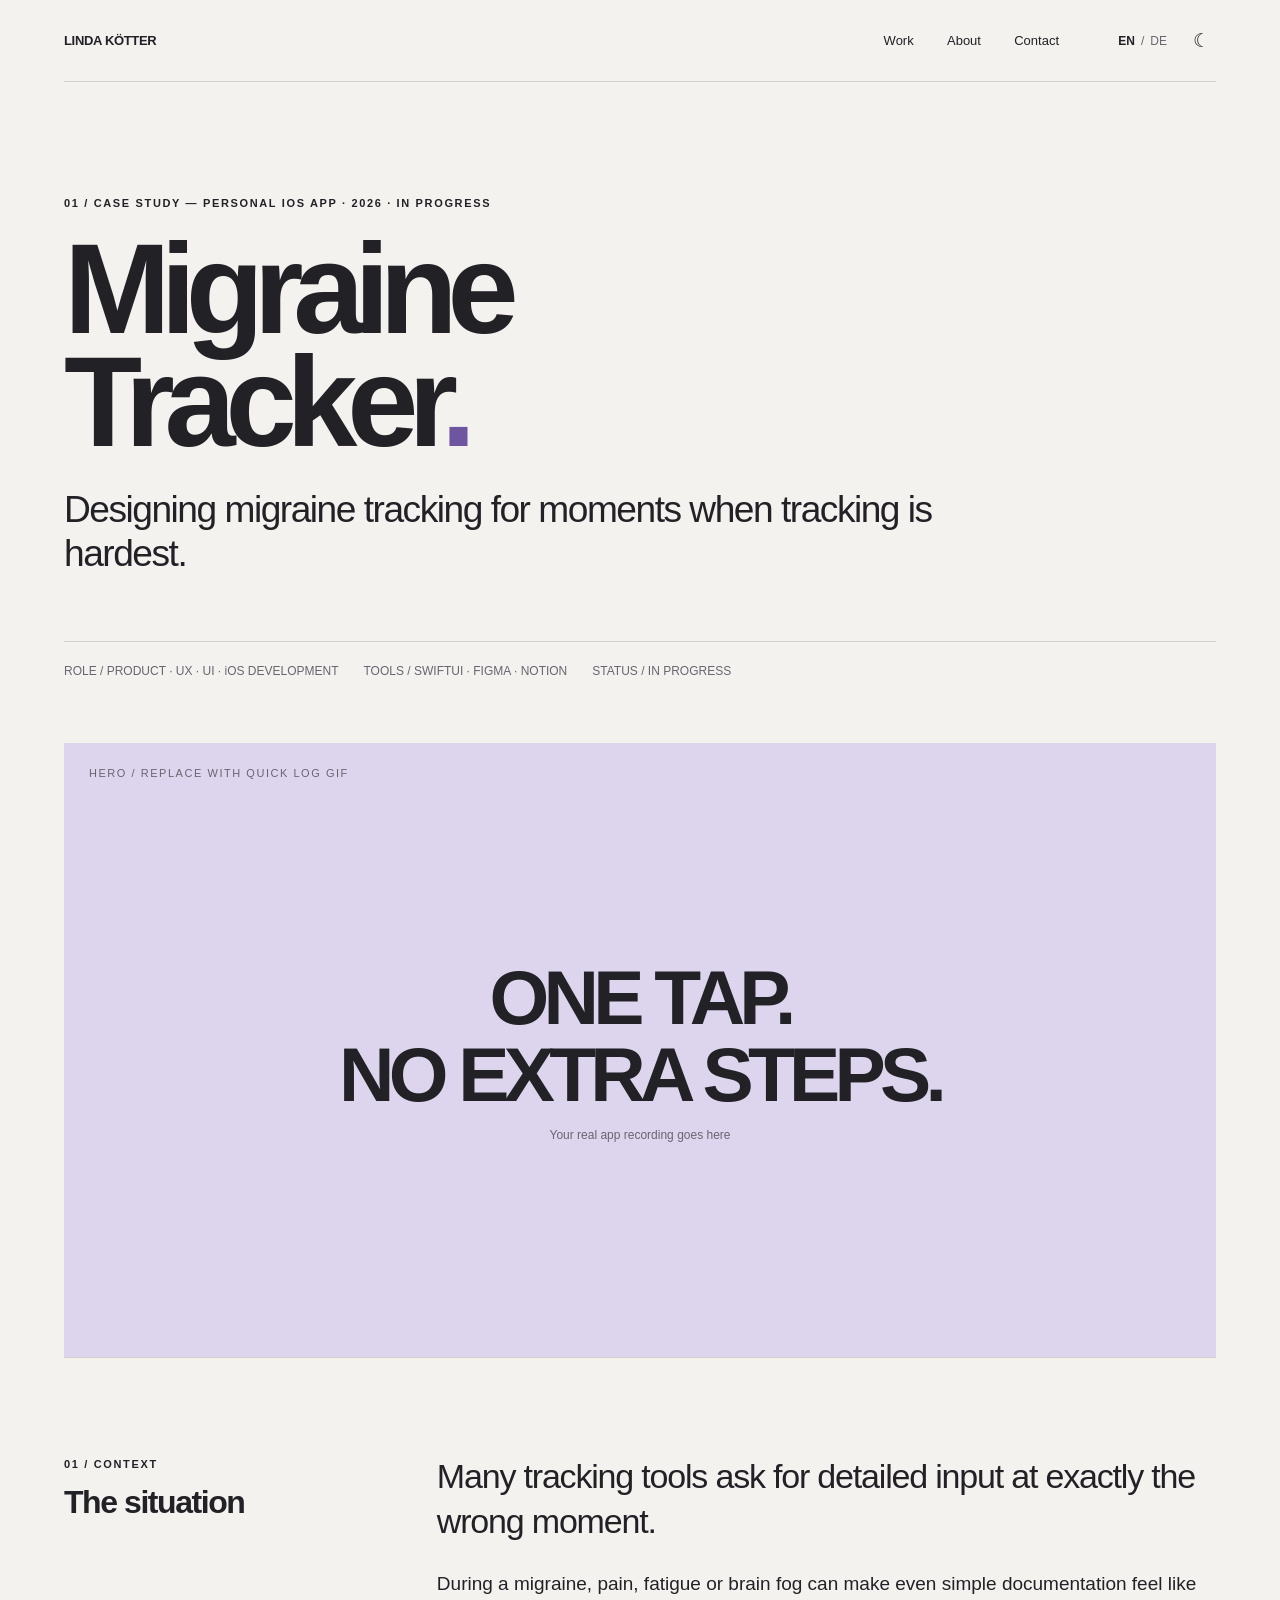
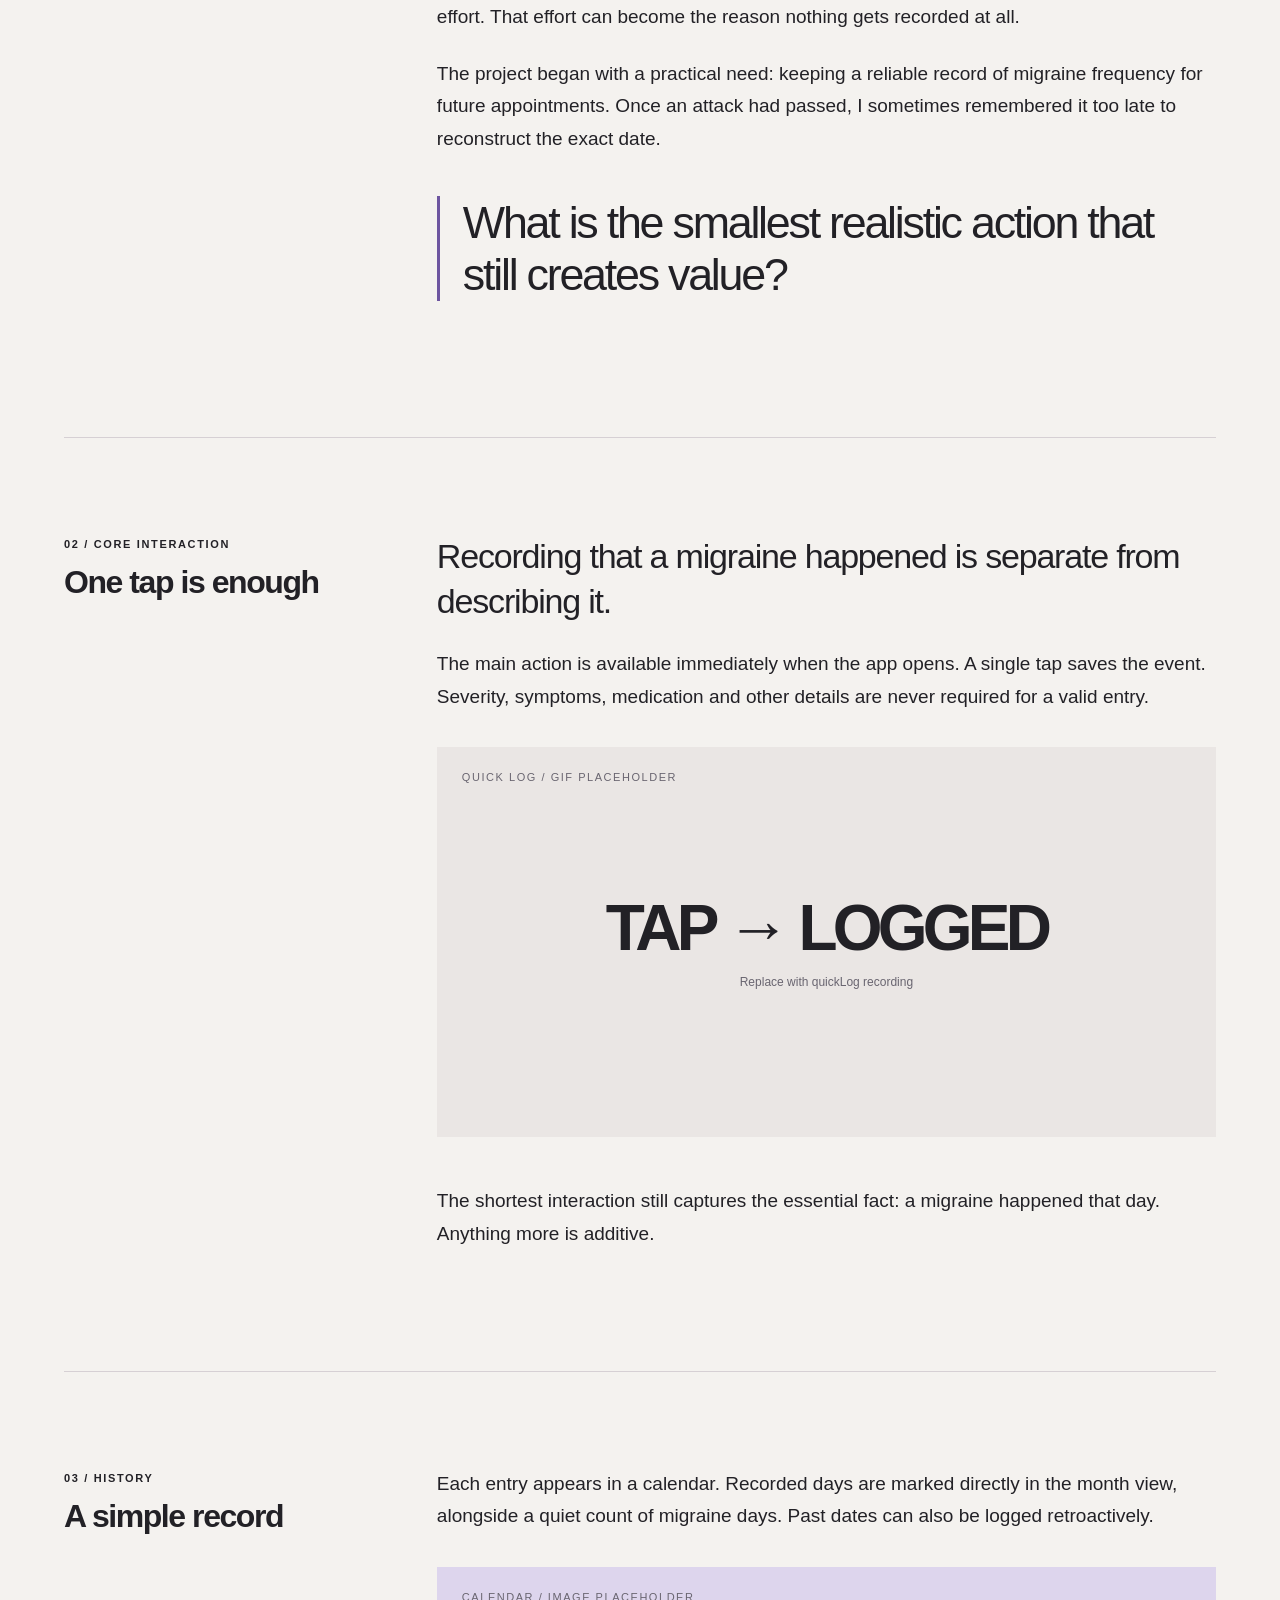
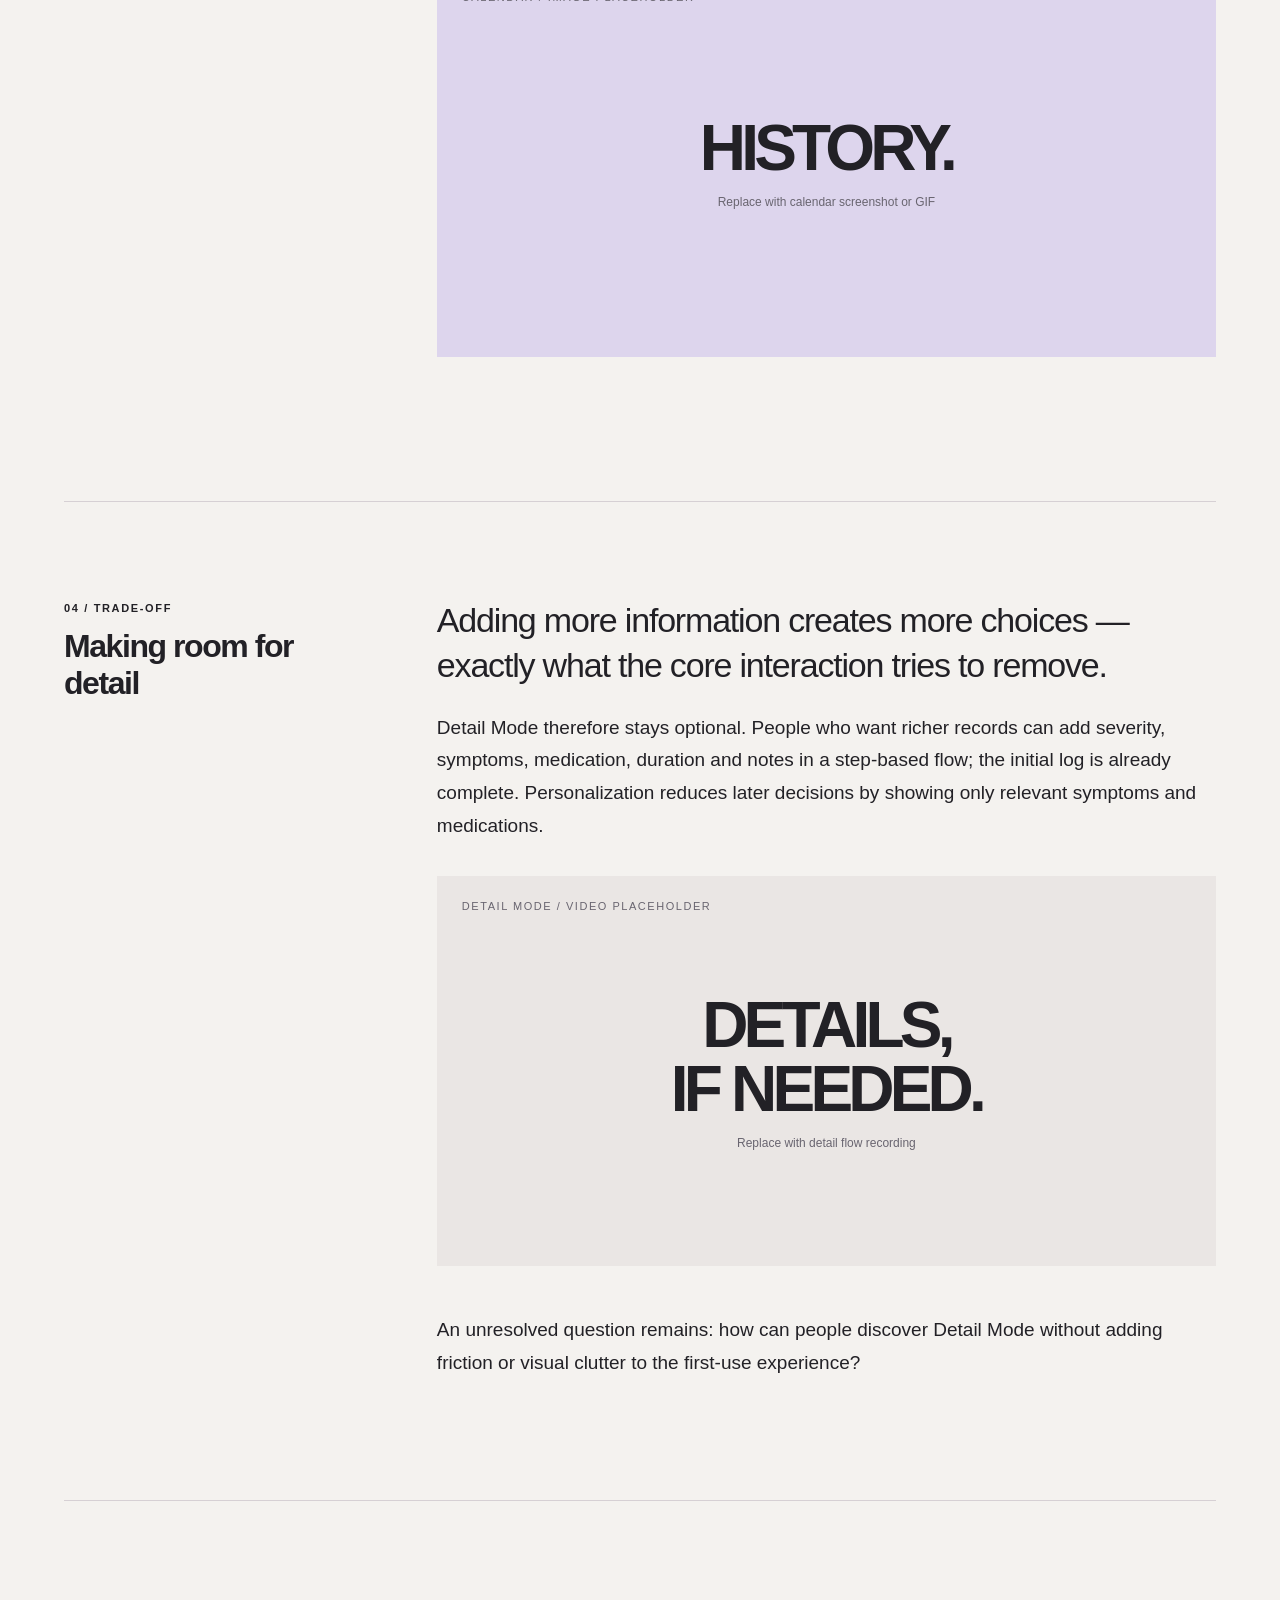
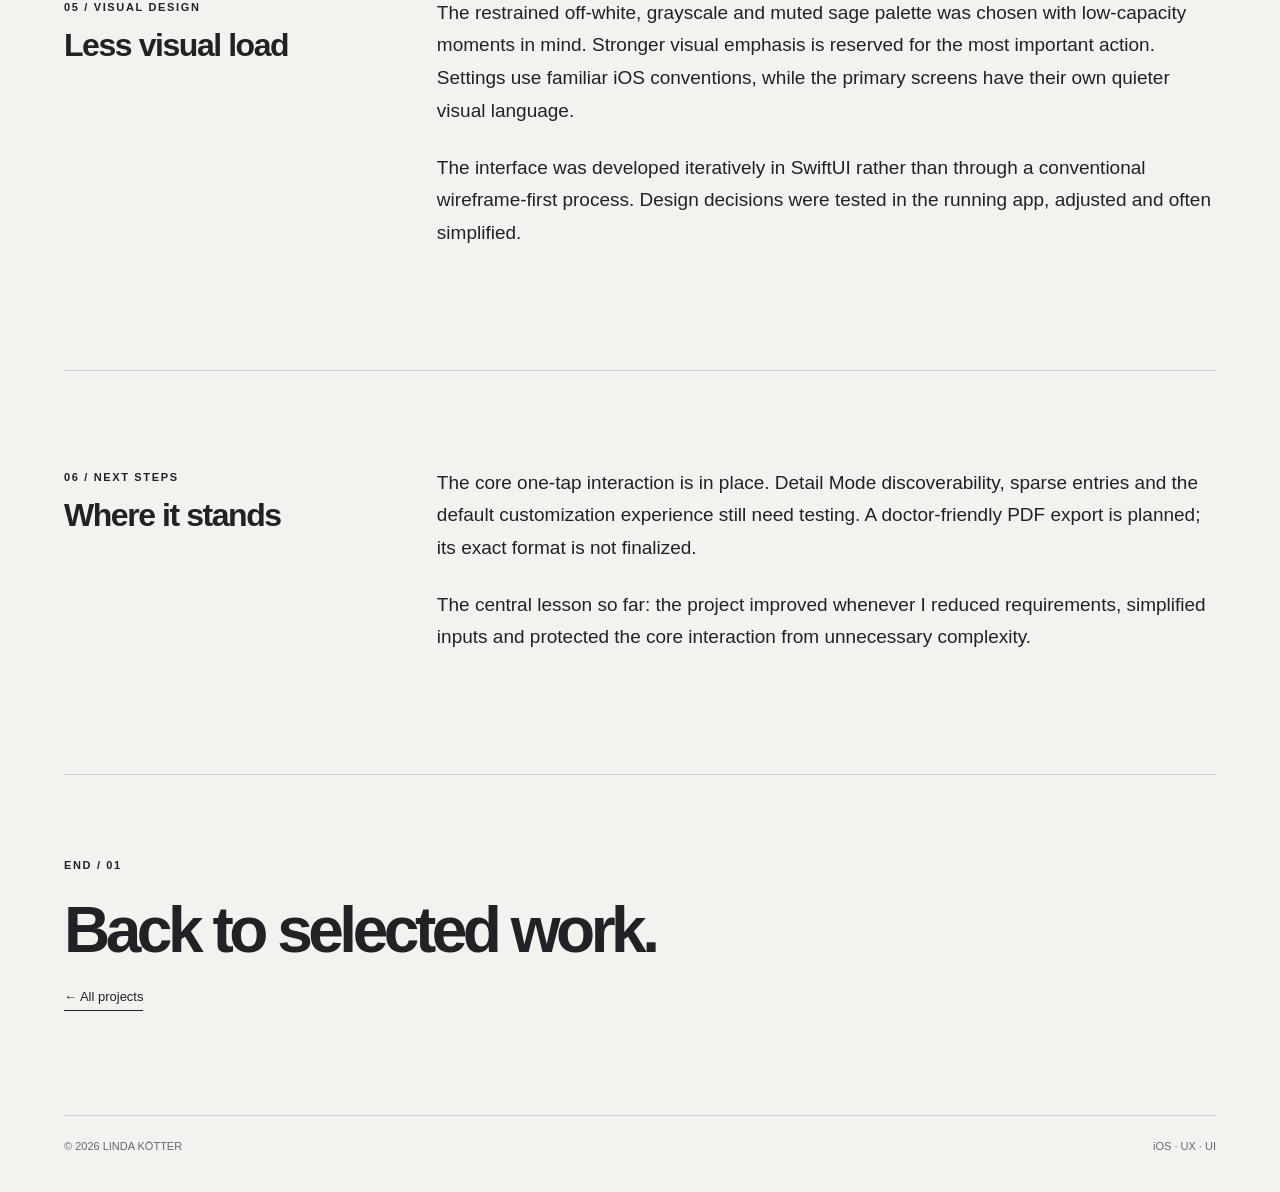
==== migraine-tracker.html @ 87cba3fb "Add files via upload" ====
<!doctype html><html lang="en"><head><meta charset="utf-8"><meta name="viewport" content="width=device-width,initial-scale=1"><meta name="description" content="Migraine Tracker — an iOS app built around one-tap migraine logging. Case study by Linda Kötter."><meta name="page-title-en" content="Migraine Tracker — Linda Kötter"><meta name="page-title-de" content="Migraine Tracker — Linda Kötter"><title>Migraine Tracker — Linda Kötter</title><link rel="stylesheet" href="../styles.css"><script defer src="../main.js"></script></head><body><div class="container"><header class="topbar"><a class="brand" href="../index.html">LINDA KÖTTER</a><nav class="navigation" aria-label="Main navigation"><a href="../index.html#work" data-en="Work" data-de="Arbeiten">Work</a><a href="../index.html#about" data-en="About" data-de="Über mich">About</a><a href="../index.html#contact" data-en="Contact" data-de="Kontakt">Contact</a><a class="nav-mobile" href="../index.html#work" data-en="← Work" data-de="← Arbeiten">← Work</a><div class="tools"><div class="langs"><button type="button" data-lang="en" aria-pressed="true">EN</button><span>/</span><button type="button" data-lang="de" aria-pressed="false">DE</button></div><button type="button" class="theme-button" data-theme-toggle aria-label="Switch theme">☾</button></div></nav></header><main>
<section class="case-hero"><div class="eyebrow" data-en="01 / CASE STUDY — PERSONAL IOS APP · 2026 · IN PROGRESS" data-de="01 / CASE STUDY — EIGENE IOS-APP · 2026 · IN ARBEIT">01 / CASE STUDY — PERSONAL IOS APP · 2026 · IN PROGRESS</div><h1>Migraine<br>Tracker<span style="color:var(--violet)">.</span></h1><p class="case-dek" data-en="Designing migraine tracking for moments when tracking is hardest." data-de="Migräne-Tracking für die Momente gestalten, in denen das Festhalten am schwersten fällt.">Designing migraine tracking for moments when tracking is hardest.</p><div class="case-meta"><span>ROLE / PRODUCT · UX · UI · iOS DEVELOPMENT</span><span>TOOLS / SWIFTUI · FIGMA · NOTION</span><span data-en="STATUS / IN PROGRESS" data-de="STATUS / IN ARBEIT">STATUS / IN PROGRESS</span></div></section>
<div class="media-placeholder"><span class="media-tag">HERO / REPLACE WITH QUICK LOG GIF</span><div class="placeholder-inner"><strong>ONE TAP.<br>NO EXTRA STEPS.</strong><span data-en="Your real app recording goes here" data-de="Hier kommt deine echte App-Aufnahme hin">Your real app recording goes here</span></div></div>
<section class="case-section"><div><span class="eyebrow">01 / CONTEXT</span><h2 class="section-title" data-en="The situation" data-de="Die Ausgangslage">The situation</h2></div><div class="case-copy"><p class="lead" data-en="Many tracking tools ask for detailed input at exactly the wrong moment." data-de="Viele Tracking-Apps verlangen detaillierte Eingaben genau im falschen Moment.">Many tracking tools ask for detailed input at exactly the wrong moment.</p><p data-en="During a migraine, pain, fatigue or brain fog can make even simple documentation feel like effort. That effort can become the reason nothing gets recorded at all." data-de="Während einer Migräne können Schmerz, Erschöpfung und Konzentrationsprobleme selbst einfache Dokumentation mühsam machen. Dieser Aufwand kann dazu führen, dass gar nichts festgehalten wird.">During a migraine, pain, fatigue or brain fog can make even simple documentation feel like effort. That effort can become the reason nothing gets recorded at all.</p><p data-en="The project began with a practical need: keeping a reliable record of migraine frequency for future appointments. Once an attack had passed, I sometimes remembered it too late to reconstruct the exact date." data-de="Das Projekt entstand aus einem praktischen Bedarf: Migränetage zuverlässig für spätere Arzttermine festzuhalten. Nach einer Attacke erinnerte ich mich mitunter zu spät, um das genaue Datum noch rekonstruieren zu können.">The project began with a practical need: keeping a reliable record of migraine frequency for future appointments. Once an attack had passed, I sometimes remembered it too late to reconstruct the exact date.</p><div class="pullquote" data-en="What is the smallest realistic action that still creates value?" data-de="Was ist die kleinste realistische Handlung, die trotzdem einen Nutzen schafft?">What is the smallest realistic action that still creates value?</div></div></section>
<section class="case-section"><div><span class="eyebrow">02 / CORE INTERACTION</span><h2 class="section-title" data-en="One tap is enough" data-de="Ein Tippen reicht">One tap is enough</h2></div><div class="case-copy"><p class="lead" data-en="Recording that a migraine happened is separate from describing it." data-de="Festzuhalten, dass eine Migräne stattgefunden hat, ist getrennt davon, sie zu beschreiben.">Recording that a migraine happened is separate from describing it.</p><p data-en="The main action is available immediately when the app opens. A single tap saves the event. Severity, symptoms, medication and other details are never required for a valid entry." data-de="Die wichtigste Aktion ist direkt beim Öffnen der App verfügbar. Ein einzelnes Tippen speichert den Eintrag. Stärke, Symptome, Medikamente und weitere Details sind nie Pflicht.">The main action is available immediately when the app opens. A single tap saves the event. Severity, symptoms, medication and other details are never required for a valid entry.</p><div class="media-placeholder alt"><span class="media-tag">QUICK LOG / GIF PLACEHOLDER</span><div class="placeholder-inner"><strong>TAP → LOGGED</strong><span>Replace with quickLog recording</span></div></div><p data-en="The shortest interaction still captures the essential fact: a migraine happened that day. Anything more is additive." data-de="Selbst die kürzeste Interaktion hält das Wesentliche fest: An diesem Tag gab es eine Migräne. Alles Weitere ist optional.">The shortest interaction still captures the essential fact: a migraine happened that day. Anything more is additive.</p></div></section>
<section class="case-section"><div><span class="eyebrow">03 / HISTORY</span><h2 class="section-title" data-en="A simple record" data-de="Ein einfacher Verlauf">A simple record</h2></div><div class="case-copy"><p data-en="Each entry appears in a calendar. Recorded days are marked directly in the month view, alongside a quiet count of migraine days. Past dates can also be logged retroactively." data-de="Jeder Eintrag erscheint im Kalender. Migränetage werden direkt in der Monatsansicht markiert, ergänzt durch einen zurückhaltenden Zähler. Vergangene Tage lassen sich nachtragen.">Each entry appears in a calendar. Recorded days are marked directly in the month view, alongside a quiet count of migraine days. Past dates can also be logged retroactively.</p><div class="media-placeholder"><span class="media-tag">CALENDAR / IMAGE PLACEHOLDER</span><div class="placeholder-inner"><strong>HISTORY.</strong><span>Replace with calendar screenshot or GIF</span></div></div></div></section>
<section class="case-section"><div><span class="eyebrow">04 / TRADE-OFF</span><h2 class="section-title" data-en="Making room for detail" data-de="Platz für Details">Making room for detail</h2></div><div class="case-copy"><p class="lead" data-en="Adding more information creates more choices — exactly what the core interaction tries to remove." data-de="Mehr Informationen bedeuten mehr Entscheidungen – genau das, was die Kerninteraktion vermeiden soll.">Adding more information creates more choices — exactly what the core interaction tries to remove.</p><p data-en="Detail Mode therefore stays optional. People who want richer records can add severity, symptoms, medication, duration and notes in a step-based flow; the initial log is already complete. Personalization reduces later decisions by showing only relevant symptoms and medications." data-de="Der Detailmodus bleibt deshalb optional. Wer mehr erfassen möchte, kann Stärke, Symptome, Medikamente, Dauer und Notizen schrittweise ergänzen; der ursprüngliche Eintrag ist bereits vollständig. Personalisierung reduziert spätere Entscheidungen, indem nur relevante Symptome und Medikamente angezeigt werden.">Detail Mode therefore stays optional. People who want richer records can add severity, symptoms, medication, duration and notes in a step-based flow; the initial log is already complete. Personalization reduces later decisions by showing only relevant symptoms and medications.</p><div class="media-placeholder alt"><span class="media-tag">DETAIL MODE / VIDEO PLACEHOLDER</span><div class="placeholder-inner"><strong>DETAILS,<br>IF NEEDED.</strong><span>Replace with detail flow recording</span></div></div><p data-en="An unresolved question remains: how can people discover Detail Mode without adding friction or visual clutter to the first-use experience?" data-de="Eine Frage ist offen: Wie kann der Detailmodus auffindbar sein, ohne den Einstieg durch zusätzliche Schritte oder visuelle Unruhe zu belasten?">An unresolved question remains: how can people discover Detail Mode without adding friction or visual clutter to the first-use experience?</p></div></section>
<section class="case-section"><div><span class="eyebrow">05 / VISUAL DESIGN</span><h2 class="section-title" data-en="Less visual load" data-de="Weniger visuelle Belastung">Less visual load</h2></div><div class="case-copy"><p data-en="The restrained off-white, grayscale and muted sage palette was chosen with low-capacity moments in mind. Stronger visual emphasis is reserved for the most important action. Settings use familiar iOS conventions, while the primary screens have their own quieter visual language." data-de="Die zurückhaltende Palette aus Off-White, Grautönen und gedämpftem Salbeigrün berücksichtigt Momente mit wenig Energie. Die stärkste visuelle Betonung bleibt der wichtigsten Aktion vorbehalten. In den Einstellungen kommen vertraute iOS-Muster zum Einsatz, während die Hauptansichten ihre eigene ruhige Gestaltung erhalten.">The restrained off-white, grayscale and muted sage palette was chosen with low-capacity moments in mind. Stronger visual emphasis is reserved for the most important action. Settings use familiar iOS conventions, while the primary screens have their own quieter visual language.</p><p data-en="The interface was developed iteratively in SwiftUI rather than through a conventional wireframe-first process. Design decisions were tested in the running app, adjusted and often simplified." data-de="Die Oberfläche entstand iterativ direkt in SwiftUI, nicht in einem klassischen Wireframe-First-Prozess. Entscheidungen wurden in der laufenden App beurteilt, angepasst und häufig vereinfacht.">The interface was developed iteratively in SwiftUI rather than through a conventional wireframe-first process. Design decisions were tested in the running app, adjusted and often simplified.</p></div></section>
<section class="case-section"><div><span class="eyebrow">06 / NEXT STEPS</span><h2 class="section-title" data-en="Where it stands" data-de="Aktueller Stand">Where it stands</h2></div><div class="case-copy"><p data-en="The core one-tap interaction is in place. Detail Mode discoverability, sparse entries and the default customization experience still need testing. A doctor-friendly PDF export is planned; its exact format is not finalized." data-de="Die Ein-Tipp-Interaktion steht. Die Auffindbarkeit des Detailmodus, unvollständige Detaileinträge und die anfängliche Personalisierung müssen noch getestet werden. Ein PDF-Export für Arzttermine ist geplant; sein genaues Format steht noch nicht fest.">The core one-tap interaction is in place. Detail Mode discoverability, sparse entries and the default customization experience still need testing. A doctor-friendly PDF export is planned; its exact format is not finalized.</p><p data-en="The central lesson so far: the project improved whenever I reduced requirements, simplified inputs and protected the core interaction from unnecessary complexity." data-de="Meine bisher wichtigste Erkenntnis: Das Projekt wurde besser, wenn ich Anforderungen reduzierte, Eingaben vereinfachte und die Kerninteraktion vor unnötiger Komplexität schützte.">The central lesson so far: the project improved whenever I reduced requirements, simplified inputs and protected the core interaction from unnecessary complexity.</p></div></section>
<div class="case-ending"><span class="eyebrow">END / 01</span><h2 data-en="Back to selected work." data-de="Zurück zu den Projekten.">Back to selected work.</h2><a class="back-link" href="../index.html#work" data-en="← All projects" data-de="← Alle Projekte">← All projects</a></div></main><footer class="footer"><span>© 2026 LINDA KÖTTER</span><span>iOS · UX · UI</span></footer></div></body></html>
---- styles.css ----
:root{color-scheme:light;--bg:#f4f2ef;--ink:#222126;--muted:#696570;--line:#d6d0d4;--lav:#ddd5ed;--violet:#6d55a0;--panel:#eae6e4;--inverse:#242129;--inverse-ink:#f4f2ef;--focus:#8269bb}
:root[data-theme=dark]{color-scheme:dark;--bg:#1c1a20;--ink:#f2f0f0;--muted:#b6b0bd;--line:#49434c;--lav:#3c304c;--violet:#c0a6fa;--panel:#29252d;--inverse:#e4dce9;--inverse-ink:#211e24;--focus:#c0a6fa}
*{box-sizing:border-box}html{scroll-behavior:smooth}body{margin:0;min-width:0;background:var(--bg);color:var(--ink);font-family:Arial,Helvetica,sans-serif;-webkit-font-smoothing:antialiased}button,a{font:inherit}a{color:inherit;text-decoration:none}button{cursor:pointer}a:focus-visible,button:focus-visible{outline:2px solid var(--focus);outline-offset:4px}::selection{background:var(--lav)}.container{width:min(100% - 2*clamp(20px,5vw,88px),1460px);margin:auto}.topbar{display:flex;align-items:center;justify-content:space-between;gap:20px;min-height:82px;border-bottom:1px solid var(--line)}.brand{font-size:13px;font-weight:800;letter-spacing:-.025em;white-space:nowrap}.navigation{display:flex;align-items:center;gap:clamp(15px,2.6vw,42px)}.navigation>a{font-size:13px}.navigation>a:hover,.link:hover{color:var(--violet)}.tools{display:flex;align-items:center;gap:18px;margin-left:clamp(0px,2vw,25px)}.langs{display:flex;gap:5px;align-items:center}.langs button{background:none;border:0;color:var(--muted);padding:5px 1px;font-size:12px}.langs button[aria-pressed=true]{color:var(--ink);font-weight:800}.langs span{color:var(--muted);font-size:12px}.theme-button{border:0;background:none;color:var(--ink);padding:5px;font-size:19px;line-height:1;min-width:30px}.nav-mobile{display:none}.eyebrow,.smallcaps{font-size:11px;font-weight:700;letter-spacing:.15em;text-transform:uppercase}.muted{color:var(--muted)}.hero{padding:clamp(90px,11vw,170px) 0 clamp(85px,9vw,145px);border-bottom:1px solid var(--line);display:grid;grid-template-columns:minmax(0,1.65fr) minmax(180px,.55fr);align-items:end;gap:clamp(20px,6vw,100px)}.hero h1{font-size:clamp(62px,9.5vw,152px);line-height:.9;letter-spacing:-.082em;font-weight:800;margin:25px 0 0;overflow-wrap:normal}.hero h1 .accent{color:var(--violet)}.hero aside{max-width:320px}.hero aside p{font-size:clamp(16px,1.5vw,21px);line-height:1.5;margin:0 0 35px}.arrow-link{display:inline-flex;align-items:center;gap:16px;border-bottom:1px solid currentColor;padding-bottom:9px;font-size:13px;font-weight:700}.section{padding:clamp(66px,8vw,122px) 0}.section-top{display:flex;justify-content:space-between;align-items:end;gap:20px;margin-bottom:32px}.section-top h2{font-size:clamp(42px,6vw,86px);line-height:.94;letter-spacing:-.07em;margin:14px 0 0}.controls{display:flex;align-items:center;gap:10px}.controls button{width:43px;height:43px;border-radius:50%;border:1px solid var(--line);background:none;color:var(--ink);font-size:19px}.controls button:disabled{opacity:.3;cursor:default}.carousel{display:flex;gap:clamp(14px,2vw,27px);overflow-x:auto;scroll-snap-type:x mandatory;scrollbar-width:none;overscroll-behavior-x:contain;padding-bottom:16px}.carousel::-webkit-scrollbar{display:none}.project-card{flex:0 0 clamp(280px,52vw,740px);scroll-snap-align:start;min-width:0;display:block}.card-art{height:clamp(300px,37vw,510px);padding:clamp(20px,3vw,40px);background:var(--lav);display:flex;flex-direction:column;justify-content:space-between;overflow:hidden;position:relative}.card-art.slate{background:var(--inverse);color:var(--inverse-ink)}.card-art.stone{background:var(--panel)}.card-art .placeholder{font-size:clamp(52px,7vw,110px);font-weight:800;line-height:.87;letter-spacing:-.08em;max-width:85%;overflow-wrap:anywhere}.card-art .art-label{align-self:flex-start}.card-info{display:flex;justify-content:space-between;align-items:flex-start;gap:24px;padding:20px 1px}.card-info h3{font-size:clamp(21px,2.2vw,29px);letter-spacing:-.045em;margin:0 0 7px}.card-info p{color:var(--muted);font-size:13px;line-height:1.5;margin:0;max-width:320px}.card-info .arrow{font-size:24px}.about{border-top:1px solid var(--line);display:grid;grid-template-columns:minmax(0,.9fr) minmax(0,1.1fr);gap:clamp(30px,8vw,150px)}.about h2{font-size:clamp(48px,6.4vw,90px);line-height:.96;letter-spacing:-.07em;margin:25px 0}.about .body p{font-size:clamp(16px,1.65vw,21px);line-height:1.65;margin:0 0 22px;max-width:650px}.contact{border-top:1px solid var(--line);display:flex;align-items:end;justify-content:space-between;gap:35px}.contact h2{font-size:clamp(52px,7vw,105px);letter-spacing:-.075em;line-height:.95;margin:22px 0 0}.socials{display:flex;gap:25px;flex-wrap:wrap;font-size:14px}.footer{border-top:1px solid var(--line);padding:24px 0 40px;display:flex;justify-content:space-between;gap:20px;font-size:11px;color:var(--muted)}
/* Case study */.case-hero{padding:clamp(75px,9vw,140px) 0 65px}.case-hero h1{font-size:clamp(68px,10vw,150px);letter-spacing:-.08em;line-height:.88;margin:24px 0 30px}.case-dek{font-size:clamp(20px,2.9vw,39px);line-height:1.18;letter-spacing:-.04em;max-width:920px;margin:0}.case-meta{display:flex;gap:25px;flex-wrap:wrap;border-top:1px solid var(--line);margin-top:65px;padding-top:22px;font-size:12px;color:var(--muted)}.media-placeholder{background:var(--lav);color:var(--ink);min-height:clamp(310px,48vw,650px);display:flex;justify-content:center;align-items:center;position:relative;overflow:hidden;padding:40px}.media-placeholder .placeholder-inner{text-align:center;display:grid;gap:15px;justify-items:center}.media-placeholder strong{font-size:clamp(32px,6vw,90px);letter-spacing:-.075em;line-height:1}.media-placeholder span{font-size:12px;color:var(--muted)}.media-placeholder .media-tag{position:absolute;left:25px;top:24px;font-size:11px;letter-spacing:.14em;text-transform:uppercase}.media-placeholder.alt{background:var(--panel)}.media-placeholder.dark{background:var(--inverse);color:var(--inverse-ink)}.media-placeholder.dark span{color:inherit;opacity:.75}.case-section{border-top:1px solid var(--line);padding:clamp(60px,7.5vw,112px) 0;display:grid;grid-template-columns:minmax(180px,.38fr) minmax(0,1fr);gap:clamp(30px,6vw,110px)}.case-section .section-title{font-size:clamp(23px,2.5vw,34px);letter-spacing:-.045em;margin:12px 0 0}.case-copy{max-width:790px}.case-copy p{font-size:clamp(16px,1.5vw,19px);line-height:1.72;margin:0 0 24px}.case-copy h3{font-size:clamp(22px,2.5vw,34px);letter-spacing:-.04em;margin:34px 0 15px}.case-copy .lead{font-size:clamp(22px,2.7vw,34px);line-height:1.32;letter-spacing:-.035em}.case-copy .pullquote{font-size:clamp(24px,3.5vw,46px);line-height:1.18;letter-spacing:-.05em;border-left:3px solid var(--violet);padding-left:23px;margin:40px 0}.case-copy .media-placeholder{min-height:390px;margin:34px 0 48px}.case-copy .media-placeholder strong{font-size:clamp(28px,5vw,65px)}.case-copy ul{padding-left:20px;line-height:1.8;font-size:17px}.case-ending{padding:80px 0 110px;border-top:1px solid var(--line)}.case-ending h2{font-size:clamp(38px,5vw,72px);letter-spacing:-.07em;margin:20px 0}.case-ending p{font-size:18px;line-height:1.65;max-width:680px}.back-link{font-size:13px;border-bottom:1px solid currentColor;padding-bottom:6px}
@media(max-width:840px){.hero{grid-template-columns:1fr;padding:95px 0}.hero h1{font-size:clamp(62px,11vw,100px)}.hero aside p{margin-bottom:18px}.project-card{flex-basis:min(76vw,600px)}.about{grid-template-columns:1fr;gap:20px}.case-section{grid-template-columns:1fr;gap:25px}.case-hero{padding-top:95px}.case-meta{margin-top:40px}}@media(max-width:600px){.topbar{min-height:70px;flex-wrap:wrap;padding:14px 0}.navigation{gap:14px}.navigation>a{display:none}.nav-mobile{display:inline!important}.tools{gap:10px}.hero{padding:75px 0 85px}.hero h1{font-size:clamp(56px,13.5vw,83px)}.section{padding:75px 0}.section-top h2{font-size:clamp(39px,9vw,62px)}.project-card{flex-basis:85vw}.card-art{height:360px}.card-art .placeholder{font-size:clamp(52px,11vw,78px)}.contact{display:block}.socials{margin-top:38px}.case-hero h1{font-size:clamp(55px,13vw,90px)}.case-section{padding:65px 0}.case-copy .media-placeholder{min-height:290px}.footer{flex-wrap:wrap}}@media(prefers-reduced-motion:reduce){html{scroll-behavior:auto}*{scroll-behavior:auto!important}}

/* Portfolio v3: reference-led dark editorial about */
.hero h1{font-size:clamp(58px,8.4vw,138px);line-height:.99;letter-spacing:-.078em}
.about-editorial{width:100vw;margin-left:calc(50% - 50vw);background:#222126;color:#f3f0ef;position:relative;isolation:isolate;margin-top:clamp(50px,7vw,105px);}
.about-inner{width:min(100% - 2*clamp(20px,5vw,88px),1460px);margin:0 auto;min-height:600px;padding:clamp(64px,8vw,115px) 0;display:grid;grid-template-columns:minmax(0,1.45fr) minmax(220px,.90fr) minmax(115px,.38fr);gap:clamp(24px,3.7vw,72px);align-items:center}
.about-copy{align-self:start;min-width:0}.about-index{color:#bbb4c1}.about-copy h2{font-size:clamp(50px,5.5vw,83px);letter-spacing:-.073em;line-height:.89;margin:28px 0 34px;font-weight:750}
.about-paragraphs{max-width:580px}.about-paragraphs p{font-size:clamp(14px,1.07vw,16px);line-height:1.66;letter-spacing:-.01em;margin:0 0 18px;color:#e4dfe4}.about-paragraphs p:last-child{margin-bottom:0}.about-paragraphs em{font-style:italic}
.portrait-composition{position:relative;min-height:480px;display:flex;align-items:center;justify-content:flex-start;align-self:center}.lilac-plane{display:block;position:absolute;top:0;right:1%;width:70%;height:75%;background:#bca8df;transform:translate(3%,-4%)}.portrait-frame{position:relative;margin-top:75px;width:83%;height:400px;overflow:hidden;background:#c8c8c8;filter:grayscale(1)}.portrait-frame img{display:block;width:100%;height:100%;object-fit:cover}.portrait-caption{position:absolute;bottom:0;left:0;font-size:9px;letter-spacing:.16em;color:#aaa2af}
.about-side{display:flex;flex-direction:column;gap:17px;align-self:center;font-size:12px;color:#d3cdd8;line-height:1.35;white-space:normal}
@media(max-width:1000px){.about-inner{grid-template-columns:minmax(0,1fr) minmax(210px,.7fr);gap:35px}.about-side{grid-column:1/-1;flex-direction:row;flex-wrap:wrap;gap:10px 22px;align-self:start}.portrait-composition{min-height:395px}.portrait-frame{height:350px}.about-copy h2{font-size:65px}}
@media(max-width:650px){.about-inner{grid-template-columns:1fr;padding:60px 0 54px;gap:30px}.about-copy h2{font-size:64px}.about-paragraphs p{font-size:15px;line-height:1.65}.portrait-composition{width:min(100%,340px);min-height:355px;margin:5px auto 0}.portrait-frame{height:315px;margin-top:35px;width:78%}.lilac-plane{width:65%;height:79%}.about-side{grid-column:auto;justify-content:flex-start;gap:11px 20px;font-size:11px}.hero h1{font-size:clamp(52px,11vw,78px)}}
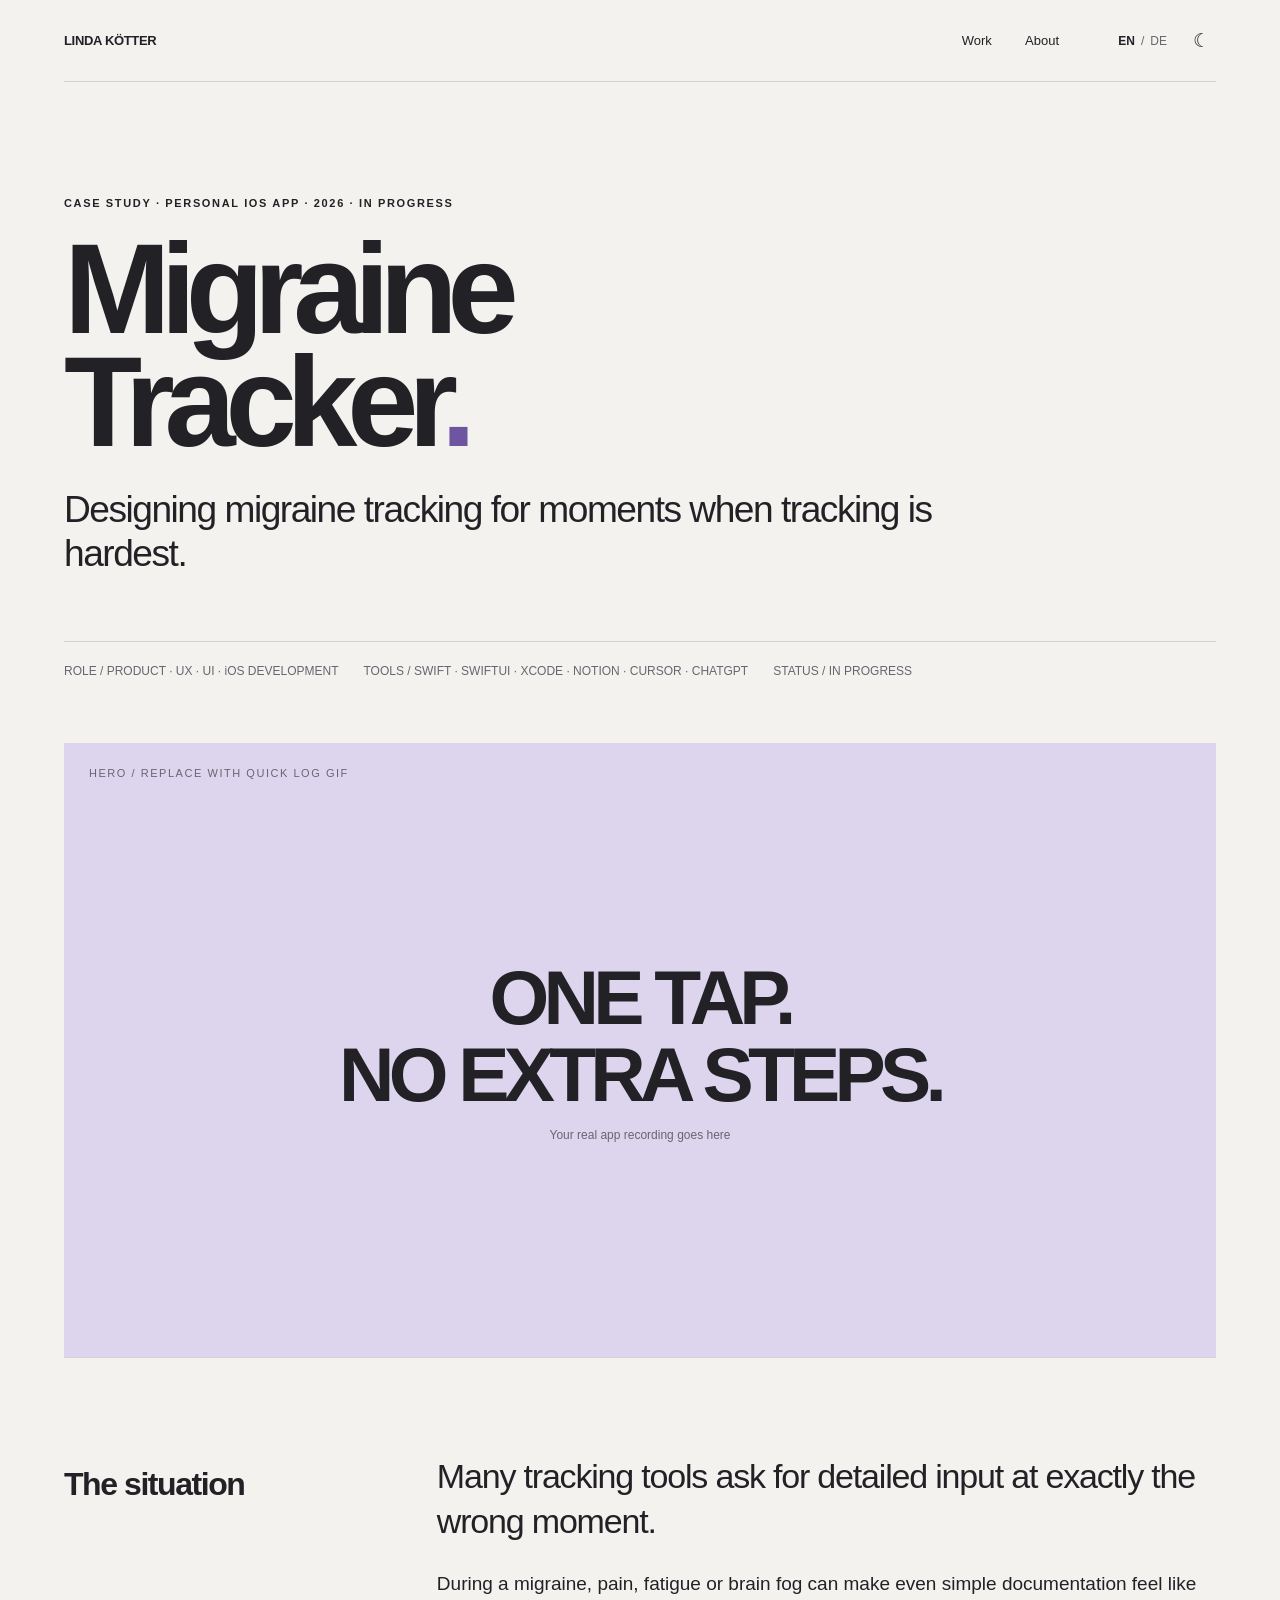
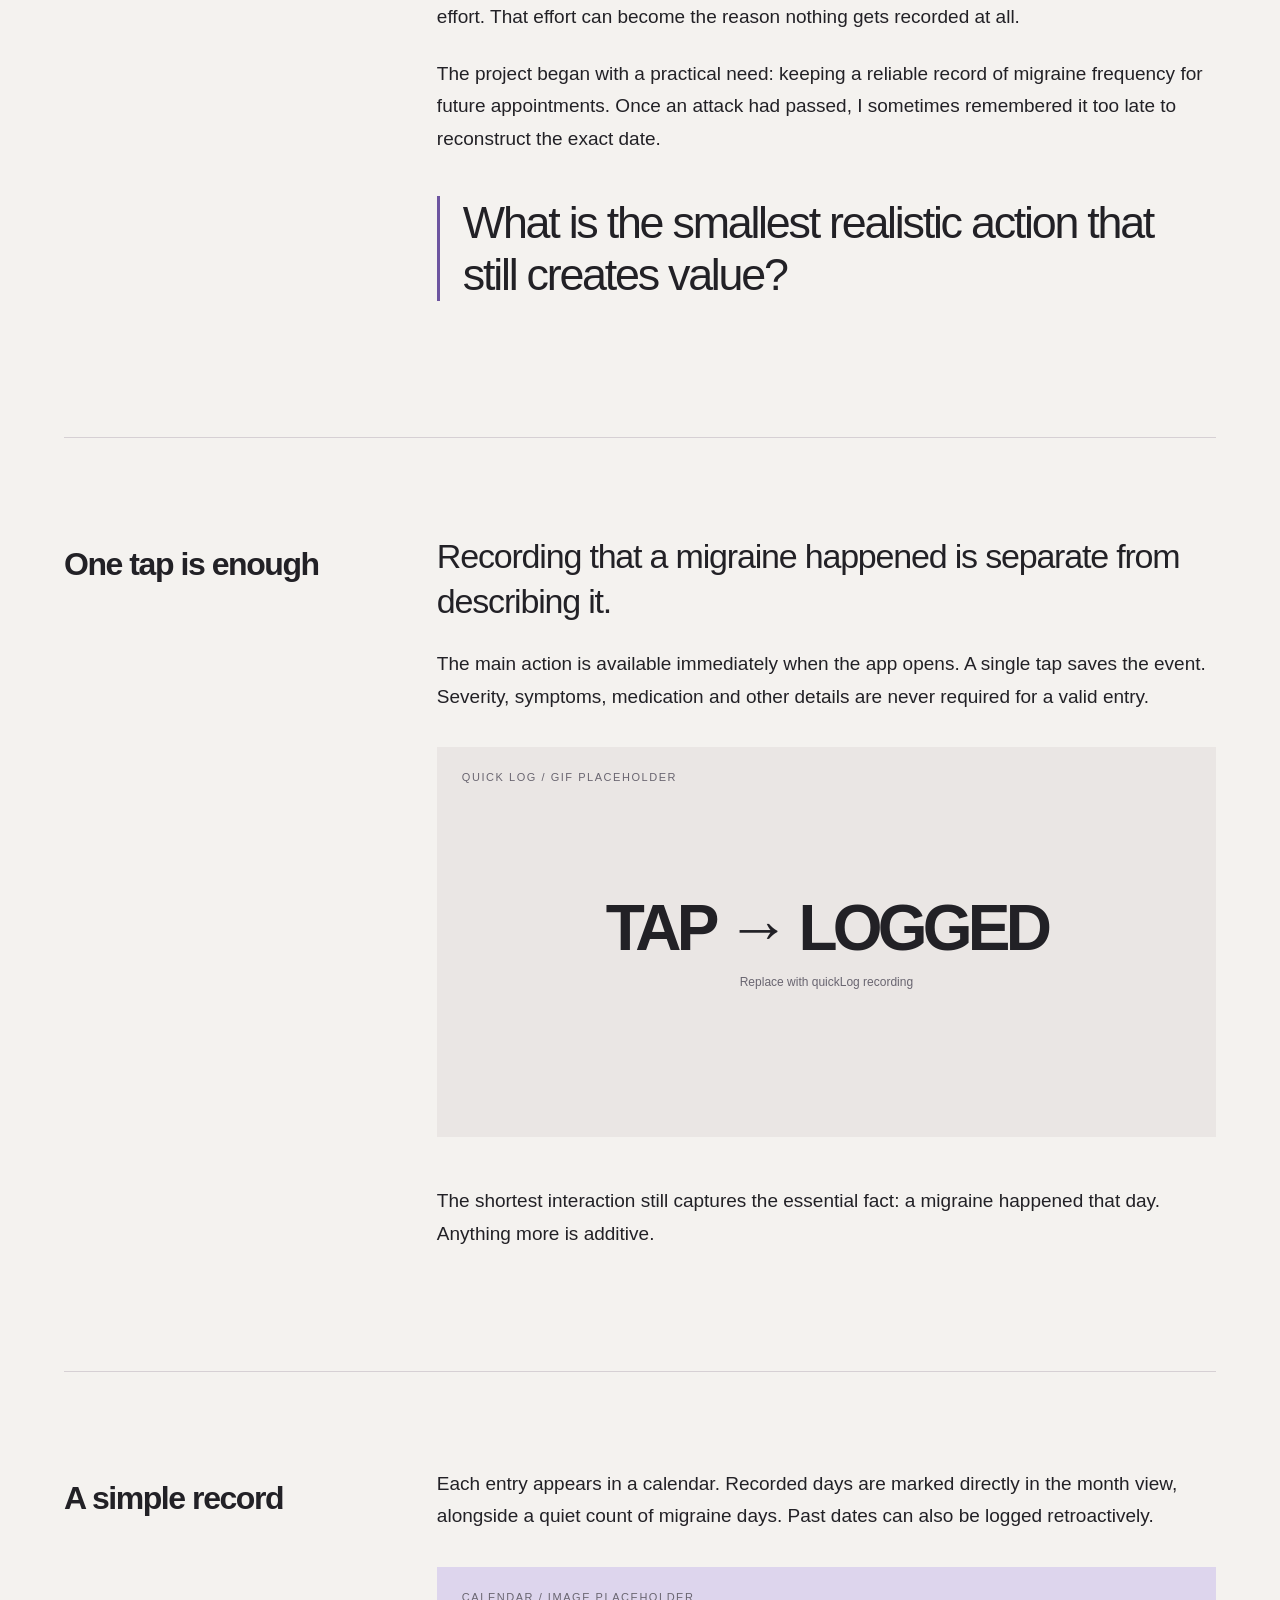
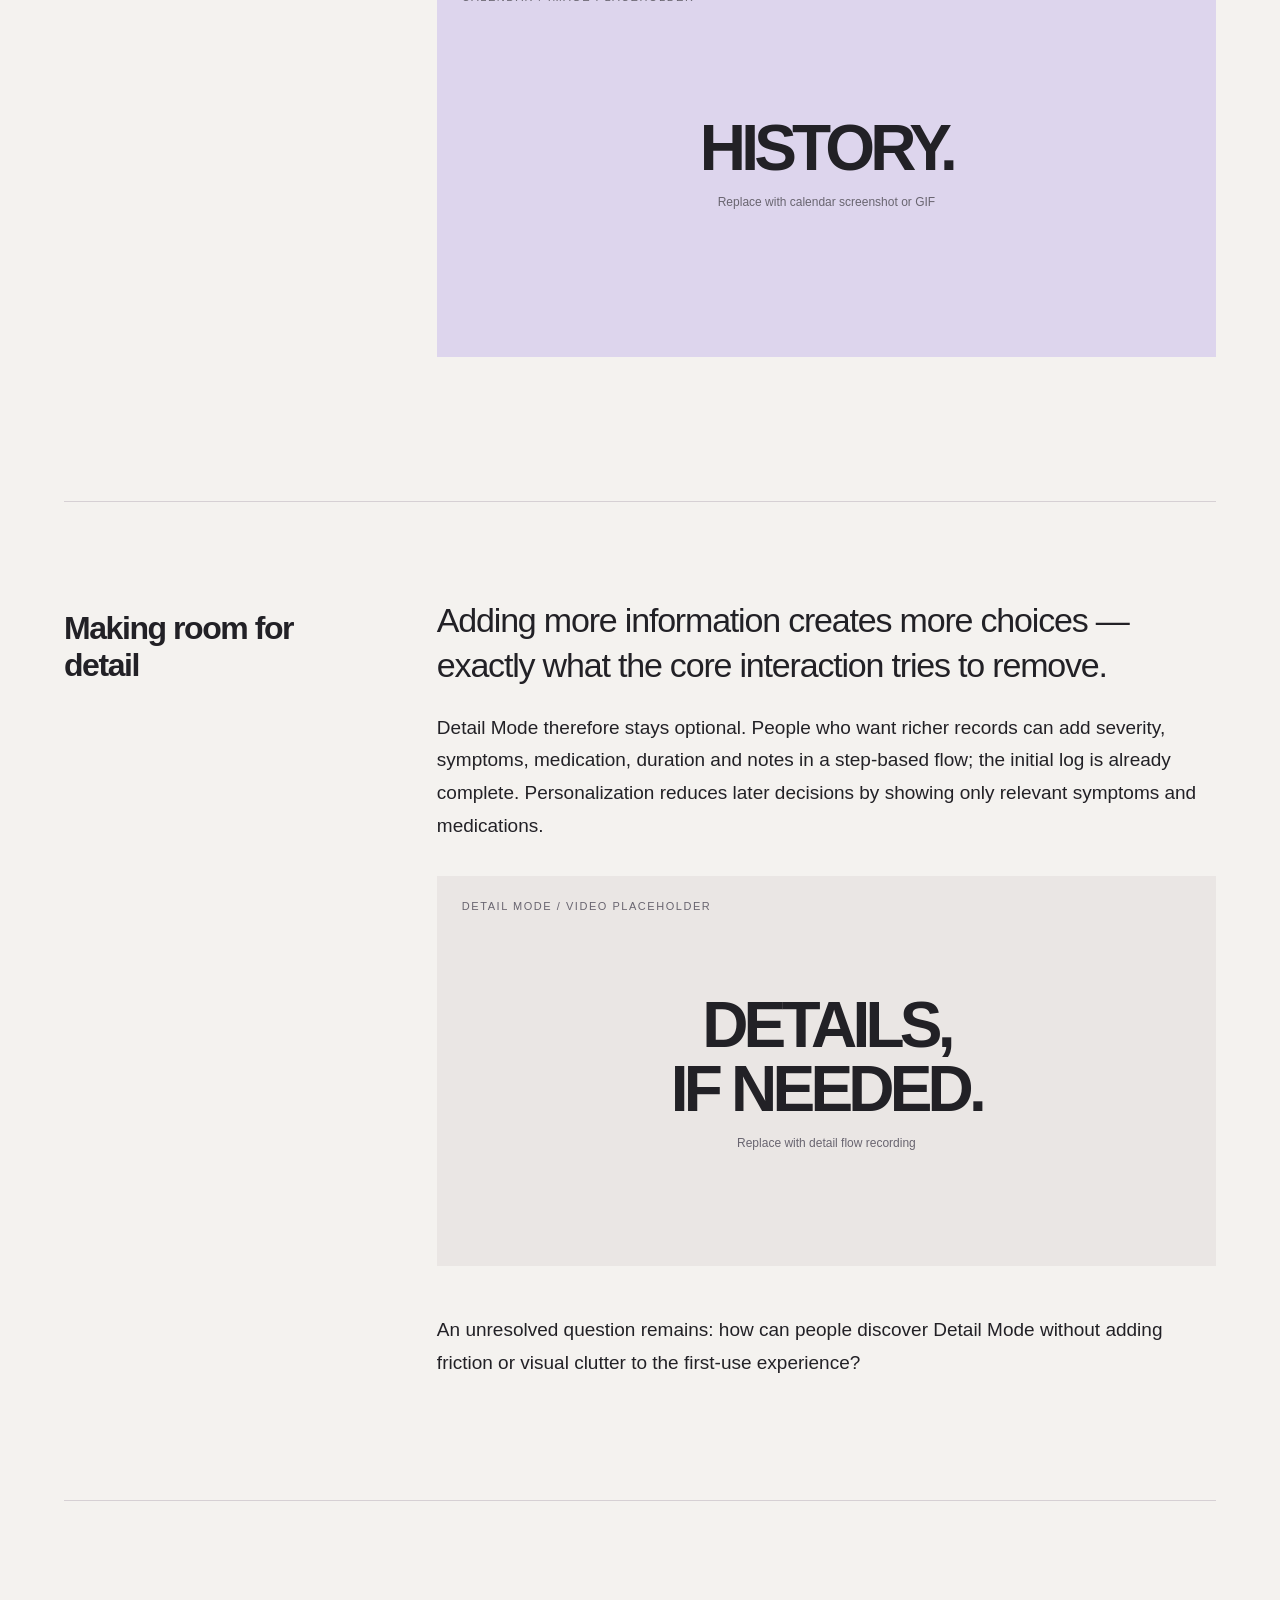
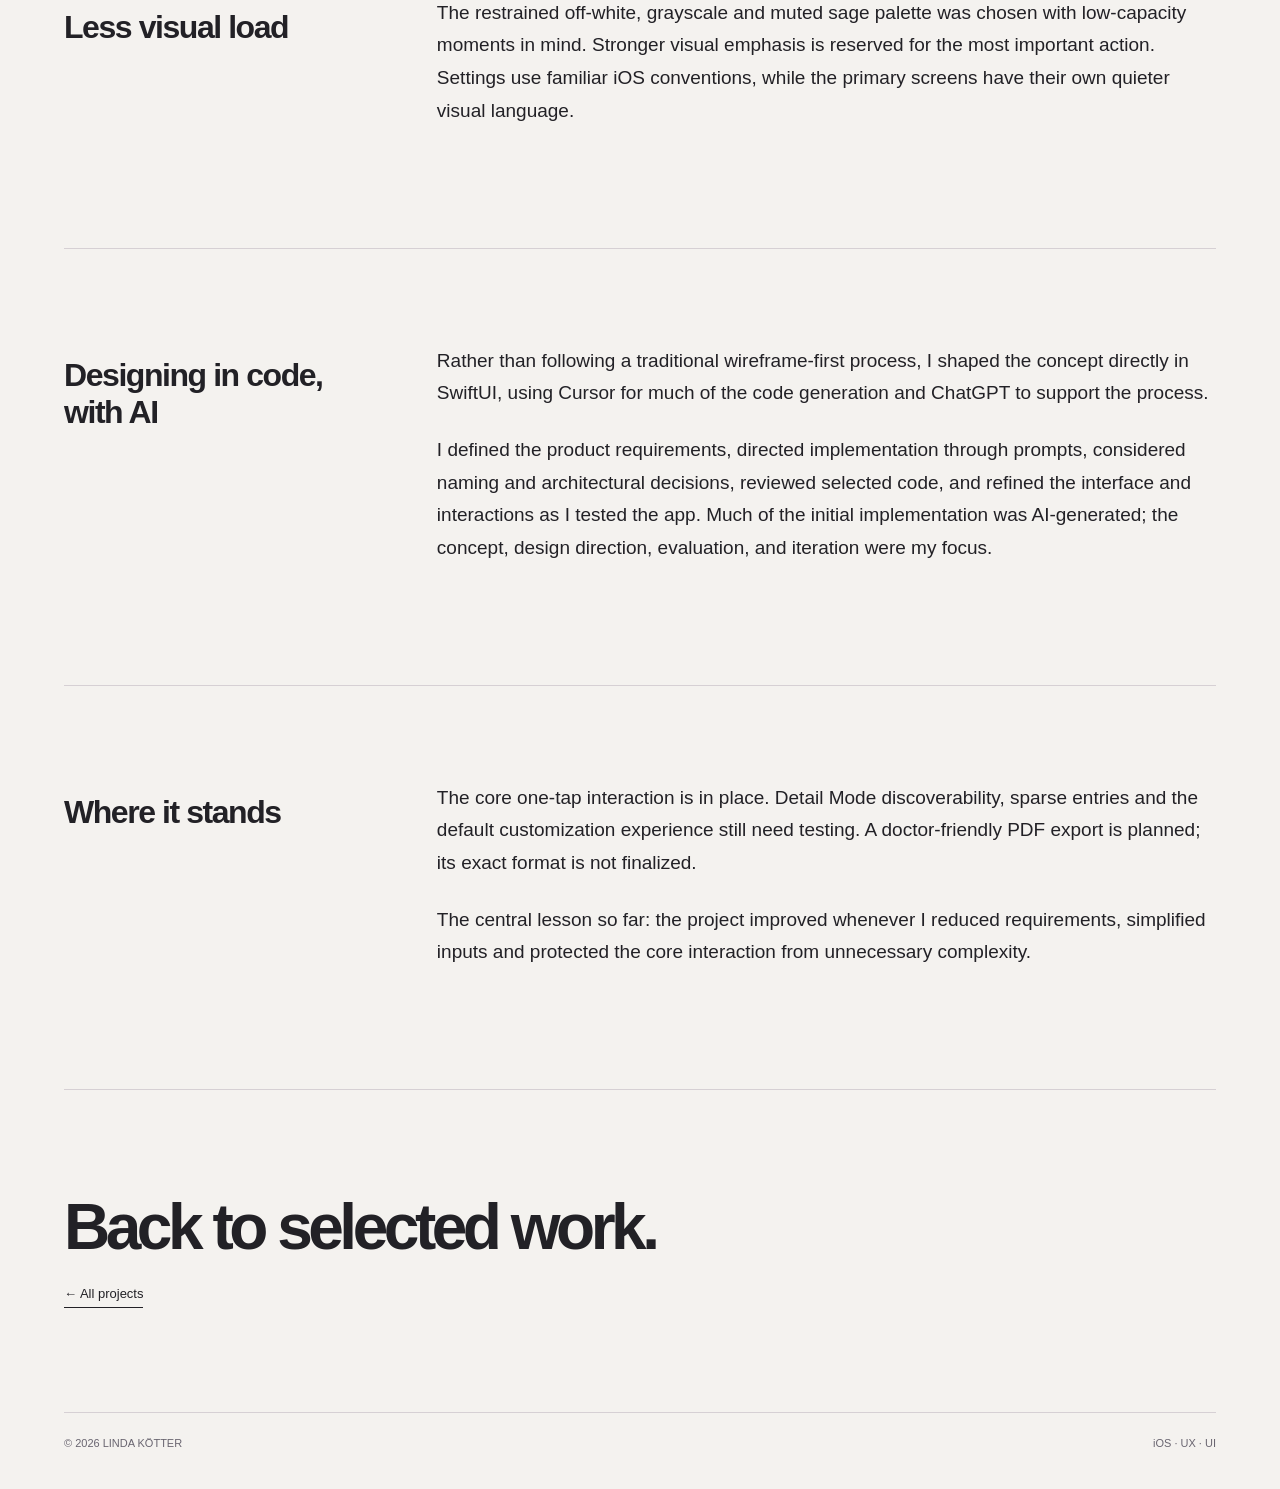
==== commit 7aecf52f: "Add files via upload" ====
--- a/migraine-tracker.html
+++ b/migraine-tracker.html
@@ -1,10 +1,11 @@
-<!doctype html><html lang="en"><head><meta charset="utf-8"><meta name="viewport" content="width=device-width,initial-scale=1"><meta name="description" content="Migraine Tracker — an iOS app built around one-tap migraine logging. Case study by Linda Kötter."><meta name="page-title-en" content="Migraine Tracker — Linda Kötter"><meta name="page-title-de" content="Migraine Tracker — Linda Kötter"><title>Migraine Tracker — Linda Kötter</title><link rel="stylesheet" href="../styles.css"><script defer src="../main.js"></script></head><body><div class="container"><header class="topbar"><a class="brand" href="../index.html">LINDA KÖTTER</a><nav class="navigation" aria-label="Main navigation"><a href="../index.html#work" data-en="Work" data-de="Arbeiten">Work</a><a href="../index.html#about" data-en="About" data-de="Über mich">About</a><a href="../index.html#contact" data-en="Contact" data-de="Kontakt">Contact</a><a class="nav-mobile" href="../index.html#work" data-en="← Work" data-de="← Arbeiten">← Work</a><div class="tools"><div class="langs"><button type="button" data-lang="en" aria-pressed="true">EN</button><span>/</span><button type="button" data-lang="de" aria-pressed="false">DE</button></div><button type="button" class="theme-button" data-theme-toggle aria-label="Switch theme">☾</button></div></nav></header><main>
-<section class="case-hero"><div class="eyebrow" data-en="01 / CASE STUDY — PERSONAL IOS APP · 2026 · IN PROGRESS" data-de="01 / CASE STUDY — EIGENE IOS-APP · 2026 · IN ARBEIT">01 / CASE STUDY — PERSONAL IOS APP · 2026 · IN PROGRESS</div><h1>Migraine<br>Tracker<span style="color:var(--violet)">.</span></h1><p class="case-dek" data-en="Designing migraine tracking for moments when tracking is hardest." data-de="Migräne-Tracking für die Momente gestalten, in denen das Festhalten am schwersten fällt.">Designing migraine tracking for moments when tracking is hardest.</p><div class="case-meta"><span>ROLE / PRODUCT · UX · UI · iOS DEVELOPMENT</span><span>TOOLS / SWIFTUI · FIGMA · NOTION</span><span data-en="STATUS / IN PROGRESS" data-de="STATUS / IN ARBEIT">STATUS / IN PROGRESS</span></div></section>
-<div class="media-placeholder"><span class="media-tag">HERO / REPLACE WITH QUICK LOG GIF</span><div class="placeholder-inner"><strong>ONE TAP.<br>NO EXTRA STEPS.</strong><span data-en="Your real app recording goes here" data-de="Hier kommt deine echte App-Aufnahme hin">Your real app recording goes here</span></div></div>
-<section class="case-section"><div><span class="eyebrow">01 / CONTEXT</span><h2 class="section-title" data-en="The situation" data-de="Die Ausgangslage">The situation</h2></div><div class="case-copy"><p class="lead" data-en="Many tracking tools ask for detailed input at exactly the wrong moment." data-de="Viele Tracking-Apps verlangen detaillierte Eingaben genau im falschen Moment.">Many tracking tools ask for detailed input at exactly the wrong moment.</p><p data-en="During a migraine, pain, fatigue or brain fog can make even simple documentation feel like effort. That effort can become the reason nothing gets recorded at all." data-de="Während einer Migräne können Schmerz, Erschöpfung und Konzentrationsprobleme selbst einfache Dokumentation mühsam machen. Dieser Aufwand kann dazu führen, dass gar nichts festgehalten wird.">During a migraine, pain, fatigue or brain fog can make even simple documentation feel like effort. That effort can become the reason nothing gets recorded at all.</p><p data-en="The project began with a practical need: keeping a reliable record of migraine frequency for future appointments. Once an attack had passed, I sometimes remembered it too late to reconstruct the exact date." data-de="Das Projekt entstand aus einem praktischen Bedarf: Migränetage zuverlässig für spätere Arzttermine festzuhalten. Nach einer Attacke erinnerte ich mich mitunter zu spät, um das genaue Datum noch rekonstruieren zu können.">The project began with a practical need: keeping a reliable record of migraine frequency for future appointments. Once an attack had passed, I sometimes remembered it too late to reconstruct the exact date.</p><div class="pullquote" data-en="What is the smallest realistic action that still creates value?" data-de="Was ist die kleinste realistische Handlung, die trotzdem einen Nutzen schafft?">What is the smallest realistic action that still creates value?</div></div></section>
-<section class="case-section"><div><span class="eyebrow">02 / CORE INTERACTION</span><h2 class="section-title" data-en="One tap is enough" data-de="Ein Tippen reicht">One tap is enough</h2></div><div class="case-copy"><p class="lead" data-en="Recording that a migraine happened is separate from describing it." data-de="Festzuhalten, dass eine Migräne stattgefunden hat, ist getrennt davon, sie zu beschreiben.">Recording that a migraine happened is separate from describing it.</p><p data-en="The main action is available immediately when the app opens. A single tap saves the event. Severity, symptoms, medication and other details are never required for a valid entry." data-de="Die wichtigste Aktion ist direkt beim Öffnen der App verfügbar. Ein einzelnes Tippen speichert den Eintrag. Stärke, Symptome, Medikamente und weitere Details sind nie Pflicht.">The main action is available immediately when the app opens. A single tap saves the event. Severity, symptoms, medication and other details are never required for a valid entry.</p><div class="media-placeholder alt"><span class="media-tag">QUICK LOG / GIF PLACEHOLDER</span><div class="placeholder-inner"><strong>TAP → LOGGED</strong><span>Replace with quickLog recording</span></div></div><p data-en="The shortest interaction still captures the essential fact: a migraine happened that day. Anything more is additive." data-de="Selbst die kürzeste Interaktion hält das Wesentliche fest: An diesem Tag gab es eine Migräne. Alles Weitere ist optional.">The shortest interaction still captures the essential fact: a migraine happened that day. Anything more is additive.</p></div></section>
-<section class="case-section"><div><span class="eyebrow">03 / HISTORY</span><h2 class="section-title" data-en="A simple record" data-de="Ein einfacher Verlauf">A simple record</h2></div><div class="case-copy"><p data-en="Each entry appears in a calendar. Recorded days are marked directly in the month view, alongside a quiet count of migraine days. Past dates can also be logged retroactively." data-de="Jeder Eintrag erscheint im Kalender. Migränetage werden direkt in der Monatsansicht markiert, ergänzt durch einen zurückhaltenden Zähler. Vergangene Tage lassen sich nachtragen.">Each entry appears in a calendar. Recorded days are marked directly in the month view, alongside a quiet count of migraine days. Past dates can also be logged retroactively.</p><div class="media-placeholder"><span class="media-tag">CALENDAR / IMAGE PLACEHOLDER</span><div class="placeholder-inner"><strong>HISTORY.</strong><span>Replace with calendar screenshot or GIF</span></div></div></div></section>
-<section class="case-section"><div><span class="eyebrow">04 / TRADE-OFF</span><h2 class="section-title" data-en="Making room for detail" data-de="Platz für Details">Making room for detail</h2></div><div class="case-copy"><p class="lead" data-en="Adding more information creates more choices — exactly what the core interaction tries to remove." data-de="Mehr Informationen bedeuten mehr Entscheidungen – genau das, was die Kerninteraktion vermeiden soll.">Adding more information creates more choices — exactly what the core interaction tries to remove.</p><p data-en="Detail Mode therefore stays optional. People who want richer records can add severity, symptoms, medication, duration and notes in a step-based flow; the initial log is already complete. Personalization reduces later decisions by showing only relevant symptoms and medications." data-de="Der Detailmodus bleibt deshalb optional. Wer mehr erfassen möchte, kann Stärke, Symptome, Medikamente, Dauer und Notizen schrittweise ergänzen; der ursprüngliche Eintrag ist bereits vollständig. Personalisierung reduziert spätere Entscheidungen, indem nur relevante Symptome und Medikamente angezeigt werden.">Detail Mode therefore stays optional. People who want richer records can add severity, symptoms, medication, duration and notes in a step-based flow; the initial log is already complete. Personalization reduces later decisions by showing only relevant symptoms and medications.</p><div class="media-placeholder alt"><span class="media-tag">DETAIL MODE / VIDEO PLACEHOLDER</span><div class="placeholder-inner"><strong>DETAILS,<br>IF NEEDED.</strong><span>Replace with detail flow recording</span></div></div><p data-en="An unresolved question remains: how can people discover Detail Mode without adding friction or visual clutter to the first-use experience?" data-de="Eine Frage ist offen: Wie kann der Detailmodus auffindbar sein, ohne den Einstieg durch zusätzliche Schritte oder visuelle Unruhe zu belasten?">An unresolved question remains: how can people discover Detail Mode without adding friction or visual clutter to the first-use experience?</p></div></section>
-<section class="case-section"><div><span class="eyebrow">05 / VISUAL DESIGN</span><h2 class="section-title" data-en="Less visual load" data-de="Weniger visuelle Belastung">Less visual load</h2></div><div class="case-copy"><p data-en="The restrained off-white, grayscale and muted sage palette was chosen with low-capacity moments in mind. Stronger visual emphasis is reserved for the most important action. Settings use familiar iOS conventions, while the primary screens have their own quieter visual language." data-de="Die zurückhaltende Palette aus Off-White, Grautönen und gedämpftem Salbeigrün berücksichtigt Momente mit wenig Energie. Die stärkste visuelle Betonung bleibt der wichtigsten Aktion vorbehalten. In den Einstellungen kommen vertraute iOS-Muster zum Einsatz, während die Hauptansichten ihre eigene ruhige Gestaltung erhalten.">The restrained off-white, grayscale and muted sage palette was chosen with low-capacity moments in mind. Stronger visual emphasis is reserved for the most important action. Settings use familiar iOS conventions, while the primary screens have their own quieter visual language.</p><p data-en="The interface was developed iteratively in SwiftUI rather than through a conventional wireframe-first process. Design decisions were tested in the running app, adjusted and often simplified." data-de="Die Oberfläche entstand iterativ direkt in SwiftUI, nicht in einem klassischen Wireframe-First-Prozess. Entscheidungen wurden in der laufenden App beurteilt, angepasst und häufig vereinfacht.">The interface was developed iteratively in SwiftUI rather than through a conventional wireframe-first process. Design decisions were tested in the running app, adjusted and often simplified.</p></div></section>
-<section class="case-section"><div><span class="eyebrow">06 / NEXT STEPS</span><h2 class="section-title" data-en="Where it stands" data-de="Aktueller Stand">Where it stands</h2></div><div class="case-copy"><p data-en="The core one-tap interaction is in place. Detail Mode discoverability, sparse entries and the default customization experience still need testing. A doctor-friendly PDF export is planned; its exact format is not finalized." data-de="Die Ein-Tipp-Interaktion steht. Die Auffindbarkeit des Detailmodus, unvollständige Detaileinträge und die anfängliche Personalisierung müssen noch getestet werden. Ein PDF-Export für Arzttermine ist geplant; sein genaues Format steht noch nicht fest.">The core one-tap interaction is in place. Detail Mode discoverability, sparse entries and the default customization experience still need testing. A doctor-friendly PDF export is planned; its exact format is not finalized.</p><p data-en="The central lesson so far: the project improved whenever I reduced requirements, simplified inputs and protected the core interaction from unnecessary complexity." data-de="Meine bisher wichtigste Erkenntnis: Das Projekt wurde besser, wenn ich Anforderungen reduzierte, Eingaben vereinfachte und die Kerninteraktion vor unnötiger Komplexität schützte.">The central lesson so far: the project improved whenever I reduced requirements, simplified inputs and protected the core interaction from unnecessary complexity.</p></div></section>
-<div class="case-ending"><span class="eyebrow">END / 01</span><h2 data-en="Back to selected work." data-de="Zurück zu den Projekten.">Back to selected work.</h2><a class="back-link" href="../index.html#work" data-en="← All projects" data-de="← Alle Projekte">← All projects</a></div></main><footer class="footer"><span>© 2026 LINDA KÖTTER</span><span>iOS · UX · UI</span></footer></div></body></html>
+<!DOCTYPE html>
+<html lang="en"><head><meta charset="utf-8"/><meta content="width=device-width,initial-scale=1" name="viewport"/><meta content="Migraine Tracker — an iOS app built around one-tap migraine logging. Case study by Linda Kötter." name="description"/><meta content="Migraine Tracker — Linda Kötter" name="page-title-en"/><meta content="Migraine Tracker — Linda Kötter" name="page-title-de"/><title>Migraine Tracker — Linda Kötter</title><link href="../styles.css" rel="stylesheet"/><script defer="" src="../main.js"></script></head><body><div class="container"><header class="topbar"><a class="brand" href="../index.html">LINDA KÖTTER</a><nav aria-label="Main navigation" class="navigation"><a data-de="Arbeiten" data-en="Work" href="../index.html#work">Work</a><a data-de="Über mich" data-en="About" href="../index.html#about">About</a><a class="nav-mobile" data-de="← Arbeiten" data-en="← Work" href="../index.html#work">← Work</a><div class="tools"><div class="langs"><button aria-pressed="true" data-lang="en" type="button">EN</button><span>/</span><button aria-pressed="false" data-lang="de" type="button">DE</button></div><button aria-label="Switch theme" class="theme-button" data-theme-toggle="" type="button">☾</button></div></nav></header><main>
+<section class="case-hero"><div class="eyebrow" data-de="CASE STUDY · EIGENE iOS-APP · 2026 · IN ARBEIT" data-en="CASE STUDY · PERSONAL iOS APP · 2026 · IN PROGRESS">CASE STUDY · PERSONAL iOS APP · 2026 · IN PROGRESS</div><h1>Migraine<br/>Tracker<span style="color:var(--violet)">.</span></h1><p class="case-dek" data-de="Migräne-Tracking für die Momente gestalten, in denen das Festhalten am schwersten fällt." data-en="Designing migraine tracking for moments when tracking is hardest.">Designing migraine tracking for moments when tracking is hardest.</p><div class="case-meta"><span>ROLE / PRODUCT · UX · UI · iOS DEVELOPMENT</span><span>TOOLS / SWIFT · SWIFTUI · XCODE · NOTION · CURSOR · CHATGPT</span><span data-de="STATUS / IN ARBEIT" data-en="STATUS / IN PROGRESS">STATUS / IN PROGRESS</span></div></section>
+<div class="media-placeholder"><span class="media-tag">HERO / REPLACE WITH QUICK LOG GIF</span><div class="placeholder-inner"><strong>ONE TAP.<br/>NO EXTRA STEPS.</strong><span data-de="Hier kommt deine echte App-Aufnahme hin" data-en="Your real app recording goes here">Your real app recording goes here</span></div></div>
+<section class="case-section"><div><h2 class="section-title" data-de="Die Ausgangslage" data-en="The situation">The situation</h2></div><div class="case-copy"><p class="lead" data-de="Viele Tracking-Apps verlangen detaillierte Eingaben genau im falschen Moment." data-en="Many tracking tools ask for detailed input at exactly the wrong moment.">Many tracking tools ask for detailed input at exactly the wrong moment.</p><p data-de="Während einer Migräne können Schmerz, Erschöpfung und Konzentrationsprobleme selbst einfache Dokumentation mühsam machen. Dieser Aufwand kann dazu führen, dass gar nichts festgehalten wird." data-en="During a migraine, pain, fatigue or brain fog can make even simple documentation feel like effort. That effort can become the reason nothing gets recorded at all.">During a migraine, pain, fatigue or brain fog can make even simple documentation feel like effort. That effort can become the reason nothing gets recorded at all.</p><p data-de="Das Projekt entstand aus einem praktischen Bedarf: Migränetage zuverlässig für spätere Arzttermine festzuhalten. Nach einer Attacke erinnerte ich mich mitunter zu spät, um das genaue Datum noch rekonstruieren zu können." data-en="The project began with a practical need: keeping a reliable record of migraine frequency for future appointments. Once an attack had passed, I sometimes remembered it too late to reconstruct the exact date.">The project began with a practical need: keeping a reliable record of migraine frequency for future appointments. Once an attack had passed, I sometimes remembered it too late to reconstruct the exact date.</p><div class="pullquote" data-de="Was ist die kleinste realistische Handlung, die trotzdem einen Nutzen schafft?" data-en="What is the smallest realistic action that still creates value?">What is the smallest realistic action that still creates value?</div></div></section>
+<section class="case-section"><div><h2 class="section-title" data-de="Ein Tippen reicht" data-en="One tap is enough">One tap is enough</h2></div><div class="case-copy"><p class="lead" data-de="Festzuhalten, dass eine Migräne stattgefunden hat, ist getrennt davon, sie zu beschreiben." data-en="Recording that a migraine happened is separate from describing it.">Recording that a migraine happened is separate from describing it.</p><p data-de="Die wichtigste Aktion ist direkt beim Öffnen der App verfügbar. Ein einzelnes Tippen speichert den Eintrag. Stärke, Symptome, Medikamente und weitere Details sind nie Pflicht." data-en="The main action is available immediately when the app opens. A single tap saves the event. Severity, symptoms, medication and other details are never required for a valid entry.">The main action is available immediately when the app opens. A single tap saves the event. Severity, symptoms, medication and other details are never required for a valid entry.</p><div class="media-placeholder alt"><span class="media-tag">QUICK LOG / GIF PLACEHOLDER</span><div class="placeholder-inner"><strong>TAP → LOGGED</strong><span>Replace with quickLog recording</span></div></div><p data-de="Selbst die kürzeste Interaktion hält das Wesentliche fest: An diesem Tag gab es eine Migräne. Alles Weitere ist optional." data-en="The shortest interaction still captures the essential fact: a migraine happened that day. Anything more is additive.">The shortest interaction still captures the essential fact: a migraine happened that day. Anything more is additive.</p></div></section>
+<section class="case-section"><div><h2 class="section-title" data-de="Ein einfacher Verlauf" data-en="A simple record">A simple record</h2></div><div class="case-copy"><p data-de="Jeder Eintrag erscheint im Kalender. Migränetage werden direkt in der Monatsansicht markiert, ergänzt durch einen zurückhaltenden Zähler. Vergangene Tage lassen sich nachtragen." data-en="Each entry appears in a calendar. Recorded days are marked directly in the month view, alongside a quiet count of migraine days. Past dates can also be logged retroactively.">Each entry appears in a calendar. Recorded days are marked directly in the month view, alongside a quiet count of migraine days. Past dates can also be logged retroactively.</p><div class="media-placeholder"><span class="media-tag">CALENDAR / IMAGE PLACEHOLDER</span><div class="placeholder-inner"><strong>HISTORY.</strong><span>Replace with calendar screenshot or GIF</span></div></div></div></section>
+<section class="case-section"><div><h2 class="section-title" data-de="Platz für Details" data-en="Making room for detail">Making room for detail</h2></div><div class="case-copy"><p class="lead" data-de="Mehr Informationen bedeuten mehr Entscheidungen – genau das, was die Kerninteraktion vermeiden soll." data-en="Adding more information creates more choices — exactly what the core interaction tries to remove.">Adding more information creates more choices — exactly what the core interaction tries to remove.</p><p data-de="Der Detailmodus bleibt deshalb optional. Wer mehr erfassen möchte, kann Stärke, Symptome, Medikamente, Dauer und Notizen schrittweise ergänzen; der ursprüngliche Eintrag ist bereits vollständig. Personalisierung reduziert spätere Entscheidungen, indem nur relevante Symptome und Medikamente angezeigt werden." data-en="Detail Mode therefore stays optional. People who want richer records can add severity, symptoms, medication, duration and notes in a step-based flow; the initial log is already complete. Personalization reduces later decisions by showing only relevant symptoms and medications.">Detail Mode therefore stays optional. People who want richer records can add severity, symptoms, medication, duration and notes in a step-based flow; the initial log is already complete. Personalization reduces later decisions by showing only relevant symptoms and medications.</p><div class="media-placeholder alt"><span class="media-tag">DETAIL MODE / VIDEO PLACEHOLDER</span><div class="placeholder-inner"><strong>DETAILS,<br/>IF NEEDED.</strong><span>Replace with detail flow recording</span></div></div><p data-de="Eine Frage ist offen: Wie kann der Detailmodus auffindbar sein, ohne den Einstieg durch zusätzliche Schritte oder visuelle Unruhe zu belasten?" data-en="An unresolved question remains: how can people discover Detail Mode without adding friction or visual clutter to the first-use experience?">An unresolved question remains: how can people discover Detail Mode without adding friction or visual clutter to the first-use experience?</p></div></section>
+<section class="case-section"><div><h2 class="section-title" data-de="Weniger visuelle Belastung" data-en="Less visual load">Less visual load</h2></div><div class="case-copy"><p data-de="Die zurückhaltende Palette aus Off-White, Grautönen und gedämpftem Salbeigrün berücksichtigt Momente mit wenig Energie. Die stärkste visuelle Betonung bleibt der wichtigsten Aktion vorbehalten. In den Einstellungen kommen vertraute iOS-Muster zum Einsatz, während die Hauptansichten ihre eigene ruhige Gestaltung erhalten." data-en="The restrained off-white, grayscale and muted sage palette was chosen with low-capacity moments in mind. Stronger visual emphasis is reserved for the most important action. Settings use familiar iOS conventions, while the primary screens have their own quieter visual language.">The restrained off-white, grayscale and muted sage palette was chosen with low-capacity moments in mind. Stronger visual emphasis is reserved for the most important action. Settings use familiar iOS conventions, while the primary screens have their own quieter visual language.</p></div></section><section class="case-section"><div><h2 class="section-title" data-de="Gestaltung im Code, mit KI" data-en="Designing in code, with AI">Designing in code, with AI</h2></div><div class="case-copy"><p data-de="Statt mit klassischen Wireframes zu beginnen, habe ich das Konzept direkt in SwiftUI entwickelt. Cursor hat einen großen Teil des Codes generiert; ChatGPT hat mich im Prozess unterstützt." data-en="Rather than following a traditional wireframe-first process, I shaped the concept directly in SwiftUI, using Cursor for much of the code generation and ChatGPT to support the process.">Rather than following a traditional wireframe-first process, I shaped the concept directly in SwiftUI, using Cursor for much of the code generation and ChatGPT to support the process.</p><p data-de="Ich habe Produktanforderungen definiert, die Umsetzung durch Prompts gesteuert, Benennung und Architekturfragen abgewogen, ausgewählte Codestellen überprüft und Oberfläche und Interaktionen beim Testen weiterentwickelt. Ein Großteil der ersten Implementierung war KI-generiert; mein Schwerpunkt lag auf Konzept, Gestaltungsentscheidungen, Bewertung und Iteration." data-en="I defined the product requirements, directed implementation through prompts, considered naming and architectural decisions, reviewed selected code, and refined the interface and interactions as I tested the app. Much of the initial implementation was AI-generated; the concept, design direction, evaluation, and iteration were my focus.">I defined the product requirements, directed implementation through prompts, considered naming and architectural decisions, reviewed selected code, and refined the interface and interactions as I tested the app. Much of the initial implementation was AI-generated; the concept, design direction, evaluation, and iteration were my focus.</p></div></section>
+<section class="case-section"><div><h2 class="section-title" data-de="Aktueller Stand" data-en="Where it stands">Where it stands</h2></div><div class="case-copy"><p data-de="Die Ein-Tipp-Interaktion steht. Die Auffindbarkeit des Detailmodus, unvollständige Detaileinträge und die anfängliche Personalisierung müssen noch getestet werden. Ein PDF-Export für Arzttermine ist geplant; sein genaues Format steht noch nicht fest." data-en="The core one-tap interaction is in place. Detail Mode discoverability, sparse entries and the default customization experience still need testing. A doctor-friendly PDF export is planned; its exact format is not finalized.">The core one-tap interaction is in place. Detail Mode discoverability, sparse entries and the default customization experience still need testing. A doctor-friendly PDF export is planned; its exact format is not finalized.</p><p data-de="Meine bisher wichtigste Erkenntnis: Das Projekt wurde besser, wenn ich Anforderungen reduzierte, Eingaben vereinfachte und die Kerninteraktion vor unnötiger Komplexität schützte." data-en="The central lesson so far: the project improved whenever I reduced requirements, simplified inputs and protected the core interaction from unnecessary complexity.">The central lesson so far: the project improved whenever I reduced requirements, simplified inputs and protected the core interaction from unnecessary complexity.</p></div></section>
+<div class="case-ending"><h2 data-de="Zurück zu den Projekten." data-en="Back to selected work.">Back to selected work.</h2><a class="back-link" data-de="← Alle Projekte" data-en="← All projects" href="../index.html#work">← All projects</a></div></main><footer class="footer"><span>© 2026 LINDA KÖTTER</span><span>iOS · UX · UI</span></footer></div></body></html>
